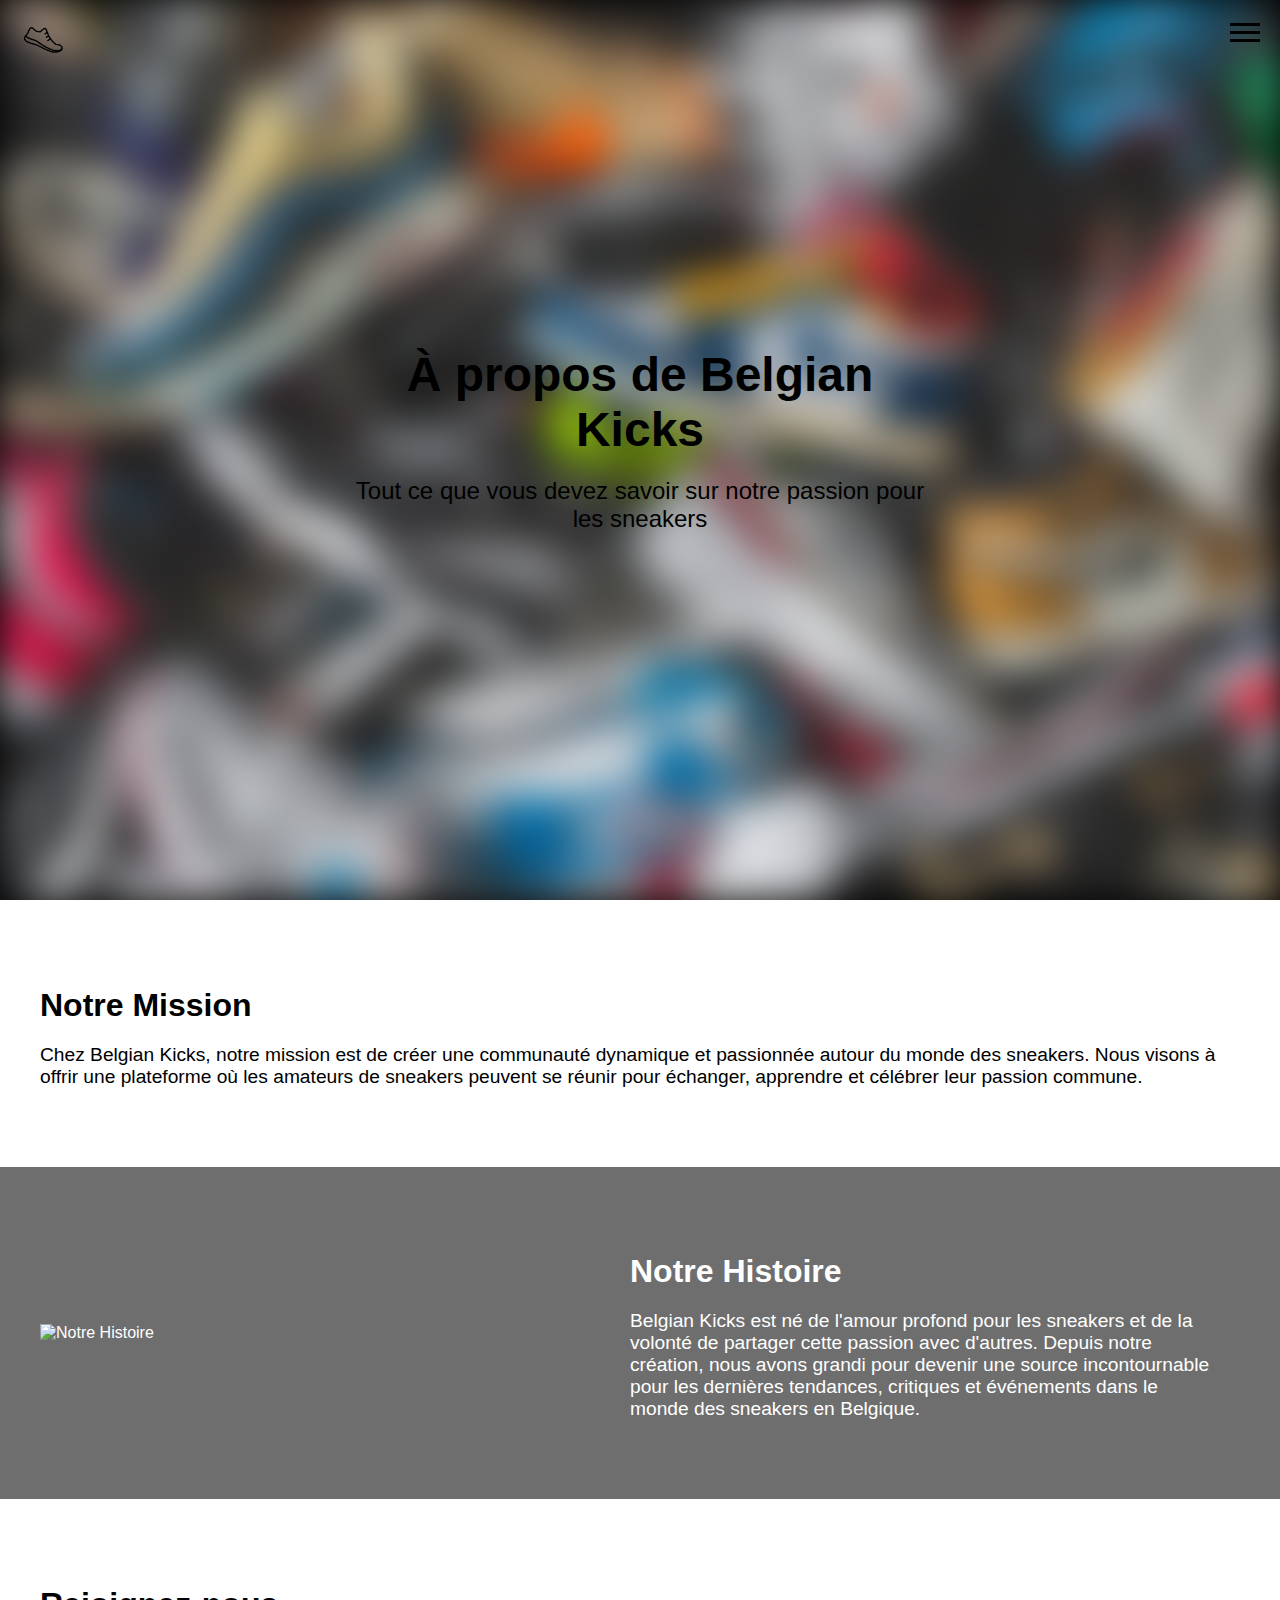
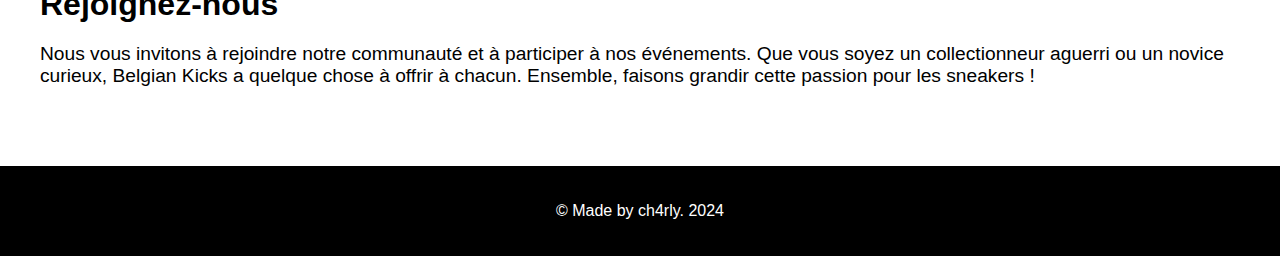
==== about.html @ 9fbc5d91 "Ajout 1.0.1" ====
<!DOCTYPE html>
<html lang="en">
<head>
    <meta charset="UTF-8">
    <meta name="viewport" content="width=device-width, initial-scale=1.0">
    <title>À propos - Sneakers Blog</title>
    <link rel="stylesheet" href="styles.css">
</head>
<body>
    <header class="site-header">
        <div class="container">
            <div class="logo">
                <img src="image/running-shoe-icon-31.png" alt="Sneakers Blog Logo">
            </div>
            <nav class="navbar">
                <input type="checkbox" id="menu-toggle">
                <label for="menu-toggle" class="hamburger" id="menu-icon">
                    <div class="line"></div>
                    <div class="line"></div>
                    <div class="line"></div>
                </label>
                <label for="menu-toggle" class="menu-background" id="menu-background"></label>
                <ul class="menu">
                    <li><a href="index.html">Menu</a></li>
                    <li><a href="news.html">News</a></li>
                    <li><a href="a-propos.html">À propos</a></li>
                    <li><a href="tips.html">Tips</a></li>
                    <li><a href="information.html">Information</a></li>
                </ul>
            </nav>
        </div>
    </header>
    <main>
        <section class="hero">
            <div class="hero-background"></div>
            <div class="hero-content">
                <h1>À propos de Belgian Kicks</h1>
                <p>Tout ce que vous devez savoir sur notre passion pour les sneakers</p>
            </div>
        </section>
        <section class="full-width-section white-section">
            <div class="content">
                <h2>Notre Mission</h2>
                <p>Chez Belgian Kicks, notre mission est de créer une communauté dynamique et passionnée autour du monde des sneakers. Nous visons à offrir une plateforme où les amateurs de sneakers peuvent se réunir pour échanger, apprendre et célébrer leur passion commune.</p>
            </div>
        </section>
        <section class="full-width-section gray-section">
            <div class="content flex-row reverse">
                <div class="text-content">
                    <h2>Notre Histoire</h2>
                    <p>Belgian Kicks est né de l'amour profond pour les sneakers et de la volonté de partager cette passion avec d'autres. Depuis notre création, nous avons grandi pour devenir une source incontournable pour les dernières tendances, critiques et événements dans le monde des sneakers en Belgique.</p>
                </div>
                <div class="image-content">
                    <img src="image/history.jpg" alt="Notre Histoire">
                </div>
            </div>
        </section>
        <section class="full-width-section white-section">
            <div class="content">
                <h2>Rejoignez-nous</h2>
                <p>Nous vous invitons à rejoindre notre communauté et à participer à nos événements. Que vous soyez un collectionneur aguerri ou un novice curieux, Belgian Kicks a quelque chose à offrir à chacun. Ensemble, faisons grandir cette passion pour les sneakers !</p>
            </div>
        </section>
    </main>
    <footer class="site-footer">
        <p>&copy; Made by ch4rly. 2024 </p>
    </footer>
</body>
</html>
---- styles.css ----
/* Reset and base styles */
body {
    font-family: 'Helvetica Neue', Helvetica, Arial, sans-serif;
    margin: 0;
    padding: 0;
    background-color: rgb(0, 0, 0);
    color: white;
    display: flex;
    flex-direction: column;
    min-height: 100vh;
}

.site-header {
    background-color: black;
    position: fixed;
    width: 100%;
    top: 0;
    z-index: 1000;
    display: flex;
    justify-content: space-between;
    align-items: center;
    padding: 0 20px;
    box-shadow: 0 2px 4px rgba(0, 0, 0, 0.1);
}

.logo {
    position: absolute;
    top: 20px;
    left: 20px;
}

.logo img {
    height: 40px;
}

/* Navbar styles */
.navbar {
    position: fixed;
    top: 20px;
    right: 20px;
    display: flex;
    align-items: center;
}

.hamburger {
    display: flex;
    flex-direction: column;
    justify-content: space-around;
    width: 30px;
    height: 25px;
    cursor: pointer;
    z-index: 1001;
}

.hamburger .line {
    width: 100%;
    height: 3px;
    background-color: black;
}

#menu-toggle {
    display: none;
}

.menu-background {
    display: none;
}

#menu-toggle:checked ~ .menu-background {
    display: block;
    position: fixed;
    top: 0;
    left: 0;
    width: 100vw;
    height: 100vh;
    background: rgba(0, 0, 0, 0.5);
    z-index: 900;
}

.menu {
    position: fixed;
    top: 0;
    right: -250px;
    width: 250px;
    height: 100vh;
    background-color: black;
    display: flex;
    flex-direction: column;
    justify-content: center;
    align-items: center;
    transition: right 0.3s ease;
    list-style: none;
    padding: 0;
    margin: 0;
    z-index: 1000;
}

.menu li {
    margin: 20px 0;
}

.menu a {
    color: white;
    text-decoration: none;
    font-size: 18px;
}

#menu-toggle:checked ~ .menu {
    right: 0;
}

main {
    flex: 1;
}

.hero {
    position: relative;
    height: 100vh;
    display: flex;
    align-items: center;
    justify-content: center;
    text-align: center;
    overflow: hidden;
}

.hero-background {
    position: absolute;
    top: 0;
    left: 0;
    right: 0;
    bottom: 0;
    background-image: url('image/sneakerheads.jpeg');
    background-size: cover;
    background-attachment: fixed;
    background-position: center;
    filter: blur(20px); /* Adjust this if necessary */
    z-index: -1;
}

.hero-content {
    max-width: 600px;
    margin: 0 auto;
    position: relative;
    z-index: 1;
    color: black;
}

.hero-content h1 {
    font-size: 3em;
    margin: 0 0 20px;
}

.hero-content p {
    font-size: 1.5em;
    margin: 0 0 20px;
}

.full-width-section {
    width: 100%;
    padding: 60px 20px;
    box-sizing: border-box;
}

.black-section {
    background-color: black;
}

.gray-section {
    background-color: #6e6e6e;
}

.white-section {
    background-color: white;
    color: black;
}

.full-width-section .content {
    max-width: 1200px;
    margin: 0 auto;
}

.full-width-section .content img {
    max-width: 100%;
    height: auto;
}

.full-width-section .content h2 {
    font-size: 2em;
    margin-bottom: 20px;
}

.full-width-section .content p {
    font-size: 1.2em;
}

.flex-row {
    display: flex;
    align-items: center;
    justify-content: space-between;
}

.flex-row .text-content {
    flex: 1;
    margin-right: 20px;
}

.flex-row .image-content {
    flex: 1;
}

.flex-row .image-content img {
    max-width: 100%;
    height: auto;
}

.flex-row.reverse {
    flex-direction: row-reverse;
}

.site-footer {
    background-color: #000000;
    color: #ffffff;
    text-align: center;
    padding: 20px;
    margin-top: auto; /* Ensure the footer is pushed to the bottom */
}

/* Styles pour la section des news */
.news-section {
    text-align: center;
    padding: 60px 20px;
    background-color: white;
    color: black;
}

.news-section h2 {
    font-size: 2.5em;
    margin-bottom: 20px;
}

.news-section p {
    font-size: 1.2em;
    margin-bottom: 20px;
}

.news-tabs {
    display: flex;
    justify-content: center;
    margin-bottom: 40px;
}

.tab {
    background-color: white;
    color: black;
    padding: 15px 30px;
    border: 1px solid black;
    margin: 0 5px;
    cursor: pointer;
    font-size: 1.2em;
    text-decoration: none;
    transition: background-color 0.3s, color 0.3s;
}

.tab:hover, .tab.active {
    background-color: black;
    color: white;
}

.news-container {
    display: flex;
    flex-wrap: wrap;
    justify-content: space-around;
}

.news-item {
    background-color: #f8f8f8;
    border: 1px solid #ddd;
    margin: 20px;
    padding: 20px;
    max-width: 300px;
    text-align: left;
    border-radius: 15px;
    transition: box-shadow 0.3s ease;
}

.news-item:hover {
    box-shadow: 0 4px 8px rgba(0, 0, 0, 0.2);
}

.news-item img {
    max-width: 100%;
    height: auto;
    border-radius: 15px;
}

.news-date {
    font-size: 1em;
    font-weight: bold;
    margin-bottom: 10px;
}

.news-content h3 {
    font-size: 1.5em;
    margin-bottom: 10px;
}

.news-content p {
    margin: 5px 0;
}

.news-content button {
    background-color: black;
    color: white;
    padding: 10px 20px;
    border: none;
    cursor: pointer;
    font-size: 1em;
    margin-top: 10px;
    border-radius: 8px;
    transition: background-color 0.3s ease;
}

.news-content button:hover {
    background-color: #333;
}

/* Styles pour la section des conseils d'entretien */
.tips-section {
    text-align: center;
    padding: 60px 20px;
    background-color: white;
    color: black;
}

.tips-section h2 {
    font-size: 2.5em;
    margin-bottom: 20px;

}

.tips-section p {
    font-size: 1.2em;
    margin-bottom: 20px;
}

.tips-section h3 {
    font-size: 1.8em;
    margin-top: 40px;
    margin-bottom: 20px;
    
}

.tips-container {
    display: flex;
    align-items: center;
    justify-content: space-between;
    margin-bottom: 40px;
}

.tips-container .tip {
    flex: 1;
    padding: 20px;
}

.tips-container .image {
    flex: 1;
    text-align: center;
}

.tips-container .image img {
    max-width: 100%;
    height: auto;
    border-radius: 15px;
}

.products-container {
    display: flex;
    flex-wrap: wrap;
    justify-content: space-around;
    margin-top: 40px;
}

.product {
    background-color: #f8f8f8;
    border: 1px solid #ddd;
    margin: 20px;
    padding: 20px;
    max-width: 300px;
    text-align: center;
    border-radius: 15px;
    transition: box-shadow 0.3s ease;
}

.product:hover {
    box-shadow: 0 4px 8px rgba(0, 0, 0, 0.2);
}

.product img {
    max-width: 100%;
    height: auto;
    border-radius: 15px;
}

.product h4 {
    font-size: 1.5em;
    margin: 10px 0;
}

.product p {
    margin: 10px 0;
}

.product span {
    display: block;
    margin: 10px 0;
    font-size: 1.2em;
    font-weight: bold;
}

.product button {
    background-color: red;
    color: white;
    padding: 10px 20px;
    border: none;
    cursor: pointer;
    font-size: 1em;
    margin-top: 10px;
    border-radius: 8px;
    transition: background-color 0.3s ease;
}

.product button:hover {
    background-color: darkred;
}

/* Media Queries */
@media (max-width: 768px) {
    .navbar {
        padding: 10px;
    }
    .flex-row,
    .flex-row.reverse,
    .tips-container {
        flex-direction: column;
    }
    .flex-row .text-content,
    .flex-row .image-content,
    .flex-row.reverse .text-content,
    .flex-row.reverse .image-content,
    .tips-container .tip,
    .tips-container .image {
        margin: 10px 0;
    }
}
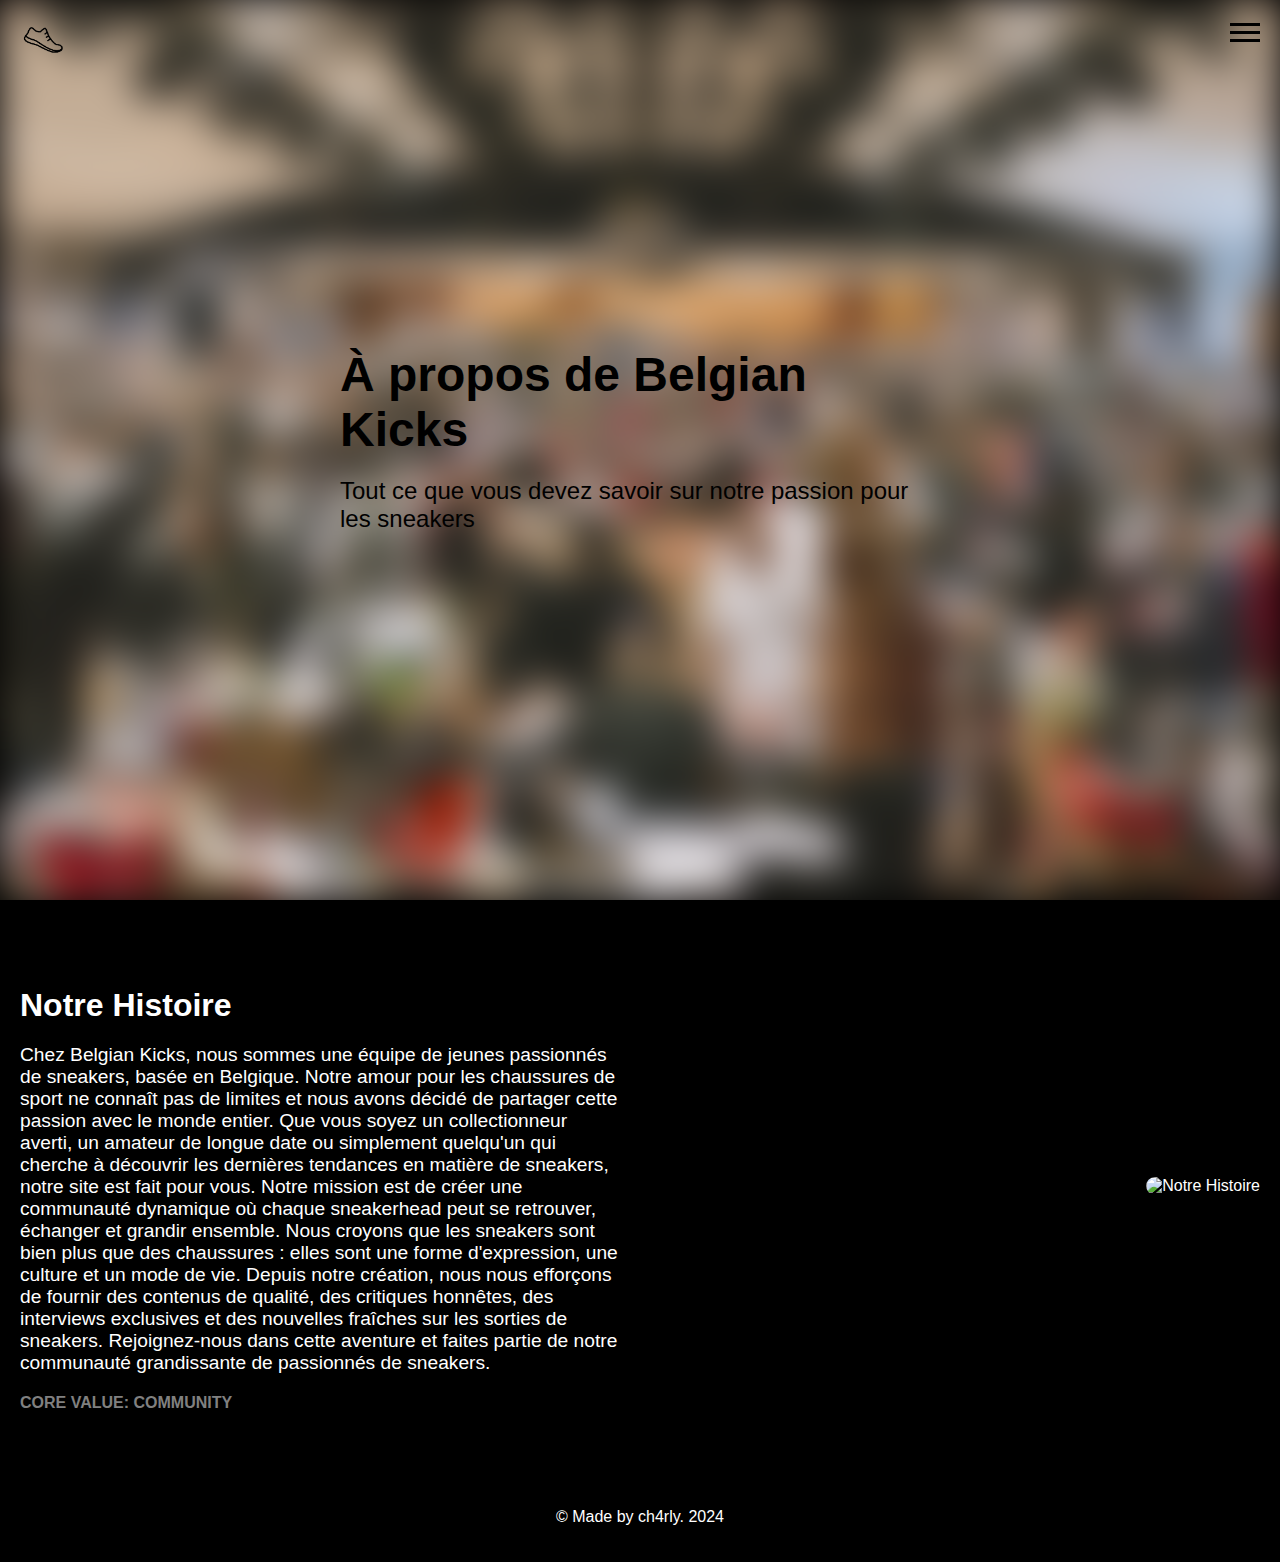
==== commit 6269b723: "Ajout 1.0.3" ====
--- a/about.html
+++ b/about.html
@@ -23,7 +23,7 @@
                 <ul class="menu">
                     <li><a href="index.html">Menu</a></li>
                     <li><a href="news.html">News</a></li>
-                    <li><a href="a-propos.html">À propos</a></li>
+                    <li><a href="about.html">À propos</a></li>
                     <li><a href="tips.html">Tips</a></li>
                     <li><a href="information.html">Information</a></li>
                 </ul>
@@ -31,36 +31,30 @@
         </div>
     </header>
     <main>
-        <section class="hero">
+        <section class="hero hero-about">
             <div class="hero-background"></div>
-            <div class="hero-content">
+            <div class="hero-content hero-content-left">
                 <h1>À propos de Belgian Kicks</h1>
                 <p>Tout ce que vous devez savoir sur notre passion pour les sneakers</p>
             </div>
         </section>
-        <section class="full-width-section white-section">
-            <div class="content">
-                <h2>Notre Mission</h2>
-                <p>Chez Belgian Kicks, notre mission est de créer une communauté dynamique et passionnée autour du monde des sneakers. Nous visons à offrir une plateforme où les amateurs de sneakers peuvent se réunir pour échanger, apprendre et célébrer leur passion commune.</p>
+        <section class="testimonial">
+            <div class="testimonial-content">
+                <h2>Notre Histoire</h2>
+                <p>Chez Belgian Kicks, nous sommes une équipe de jeunes passionnés de sneakers, basée en Belgique. Notre amour pour les chaussures de sport ne connaît pas de limites et nous avons décidé de partager cette passion avec le monde entier. Que vous soyez un collectionneur averti, un amateur de longue date ou simplement quelqu'un qui cherche à découvrir les dernières tendances en matière de sneakers, notre site est fait pour vous.
+
+                    Notre mission est de créer une communauté dynamique où chaque sneakerhead peut se retrouver, échanger et grandir ensemble. Nous croyons que les sneakers sont bien plus que des chaussures : elles sont une forme d'expression, une culture et un mode de vie.
+                    
+                    Depuis notre création, nous nous efforçons de fournir des contenus de qualité, des critiques honnêtes, des interviews exclusives et des nouvelles fraîches sur les sorties de sneakers. Rejoignez-nous dans cette aventure et faites partie de notre communauté grandissante de passionnés de sneakers.</p>
+                <div class="core-value">
+                    <span>CORE VALUE: COMMUNITY</span>
+                </div>
+            </div>
+            <div class="testimonial-image">
+                <img src="image/your-new-image.jpg" alt="Notre Histoire">
             </div>
         </section>
-        <section class="full-width-section gray-section">
-            <div class="content flex-row reverse">
-                <div class="text-content">
-                    <h2>Notre Histoire</h2>
-                    <p>Belgian Kicks est né de l'amour profond pour les sneakers et de la volonté de partager cette passion avec d'autres. Depuis notre création, nous avons grandi pour devenir une source incontournable pour les dernières tendances, critiques et événements dans le monde des sneakers en Belgique.</p>
-                </div>
-                <div class="image-content">
-                    <img src="image/history.jpg" alt="Notre Histoire">
-                </div>
-            </div>
-        </section>
-        <section class="full-width-section white-section">
-            <div class="content">
-                <h2>Rejoignez-nous</h2>
-                <p>Nous vous invitons à rejoindre notre communauté et à participer à nos événements. Que vous soyez un collectionneur aguerri ou un novice curieux, Belgian Kicks a quelque chose à offrir à chacun. Ensemble, faisons grandir cette passion pour les sneakers !</p>
-            </div>
-        </section>
+        <!-- Other sections... -->
     </main>
     <footer class="site-footer">
         <p>&copy; Made by ch4rly. 2024 </p>
--- a/styles.css
+++ b/styles.css
@@ -324,7 +324,14 @@
     background-color: #333;
 }
 
-/* Styles pour la section des conseils d'entretien */
+/* Espacement accru pour le titre */
+.tips-title {
+    margin-bottom: 60px; /* Augmenté pour un espacement plus prononcé */
+    font-size: 2.5em;
+    text-align: center;
+}
+
+/* Section des conseils */
 .tips-section {
     text-align: center;
     padding: 60px 20px;
@@ -332,12 +339,6 @@
     color: black;
 }
 
-.tips-section h2 {
-    font-size: 2.5em;
-    margin-bottom: 20px;
-
-}
-
 .tips-section p {
     font-size: 1.2em;
     margin-bottom: 20px;
@@ -347,7 +348,6 @@
     font-size: 1.8em;
     margin-top: 40px;
     margin-bottom: 20px;
-    
 }
 
 .tips-container {
@@ -373,6 +373,7 @@
     border-radius: 15px;
 }
 
+/* Produits */
 .products-container {
     display: flex;
     flex-wrap: wrap;
@@ -417,7 +418,8 @@
     font-weight: bold;
 }
 
-.product button {
+.product a.btn {
+    display: inline-block;
     background-color: red;
     color: white;
     padding: 10px 20px;
@@ -427,9 +429,11 @@
     margin-top: 10px;
     border-radius: 8px;
     transition: background-color 0.3s ease;
-}
-
-.product button:hover {
+    text-decoration: none;
+    text-align: center;
+}
+
+.product a.btn:hover {
     background-color: darkred;
 }
 
@@ -452,3 +456,75 @@
         margin: 10px 0;
     }
 }
+
+/* Additional styles for the "À propos" page */
+.hero-about .hero-background {
+    background-image: url('image/Couverture-44.jpg'); /* Remplacez par votre image de fond */
+    background-size: cover;
+    background-position: center;
+    filter: blur(20px);
+}
+
+.hero-content-left {
+    text-align: left;
+}
+
+.testimonial {
+    display: flex;
+    align-items: center;
+    justify-content: space-between;
+    padding: 60px 20px;
+    background-color: black;
+}
+
+.testimonial-content {
+    flex: 1;
+    max-width: 600px;
+}
+
+.testimonial-content h2 {
+    font-size: 2em;
+    margin-bottom: 20px;
+}
+
+.testimonial-content p {
+    font-size: 1.2em;
+    margin-bottom: 20px;
+}
+
+.core-value {
+    font-size: 1em;
+    font-weight: bold;
+    margin-top: 20px;
+    color: gray;
+}
+
+.testimonial-image {
+    flex: 1;
+    max-width: 500px;
+    text-align: right;
+}
+
+.testimonial-image img {
+    max-width: 100%;
+    border-radius: 15px;
+}
+
+/* Presentation Section */
+.presentation {
+    padding: 60px 20px;
+    background-color: white;
+    color: black;
+    text-align: left;
+}
+
+.presentation h2 {
+    font-size: 2.5em;
+    margin-bottom: 20px;
+}
+
+.presentation p {
+    font-size: 1.2em;
+    margin-bottom: 20px;
+    line-height: 1.6;
+}
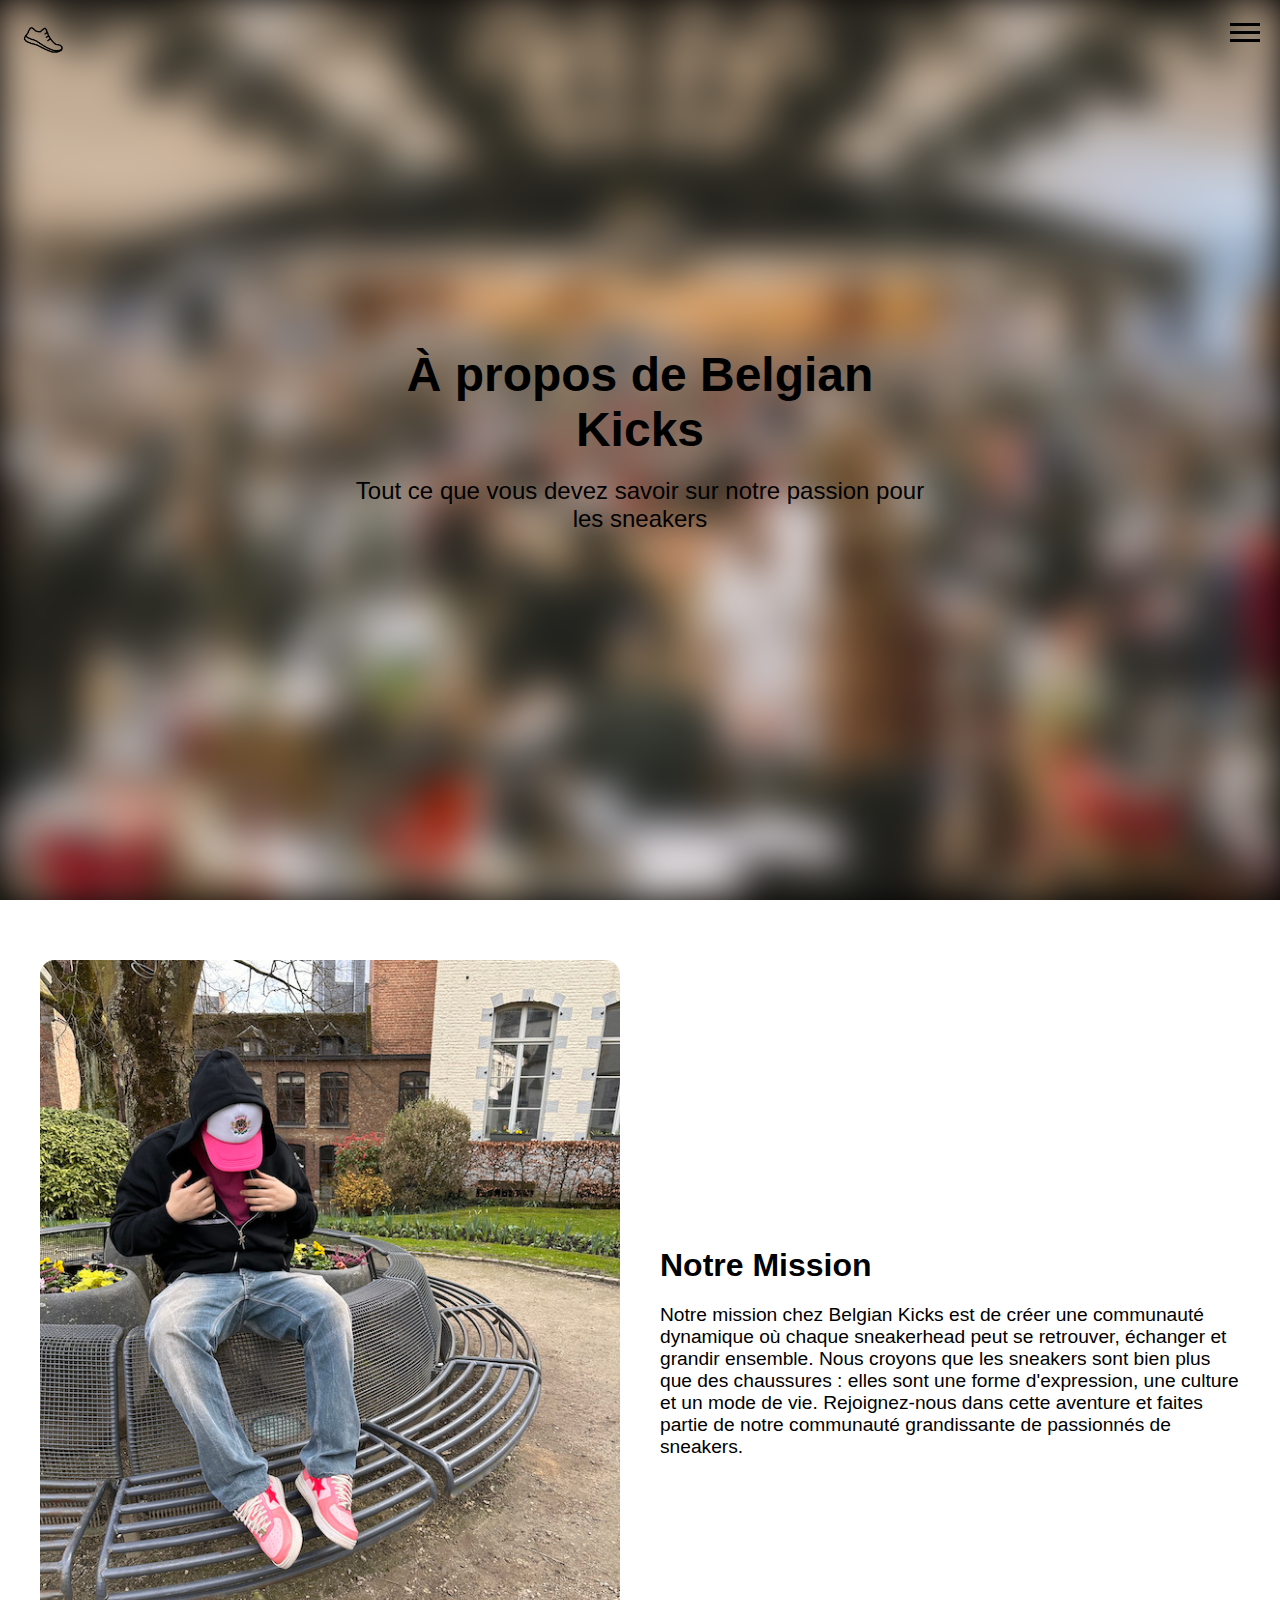
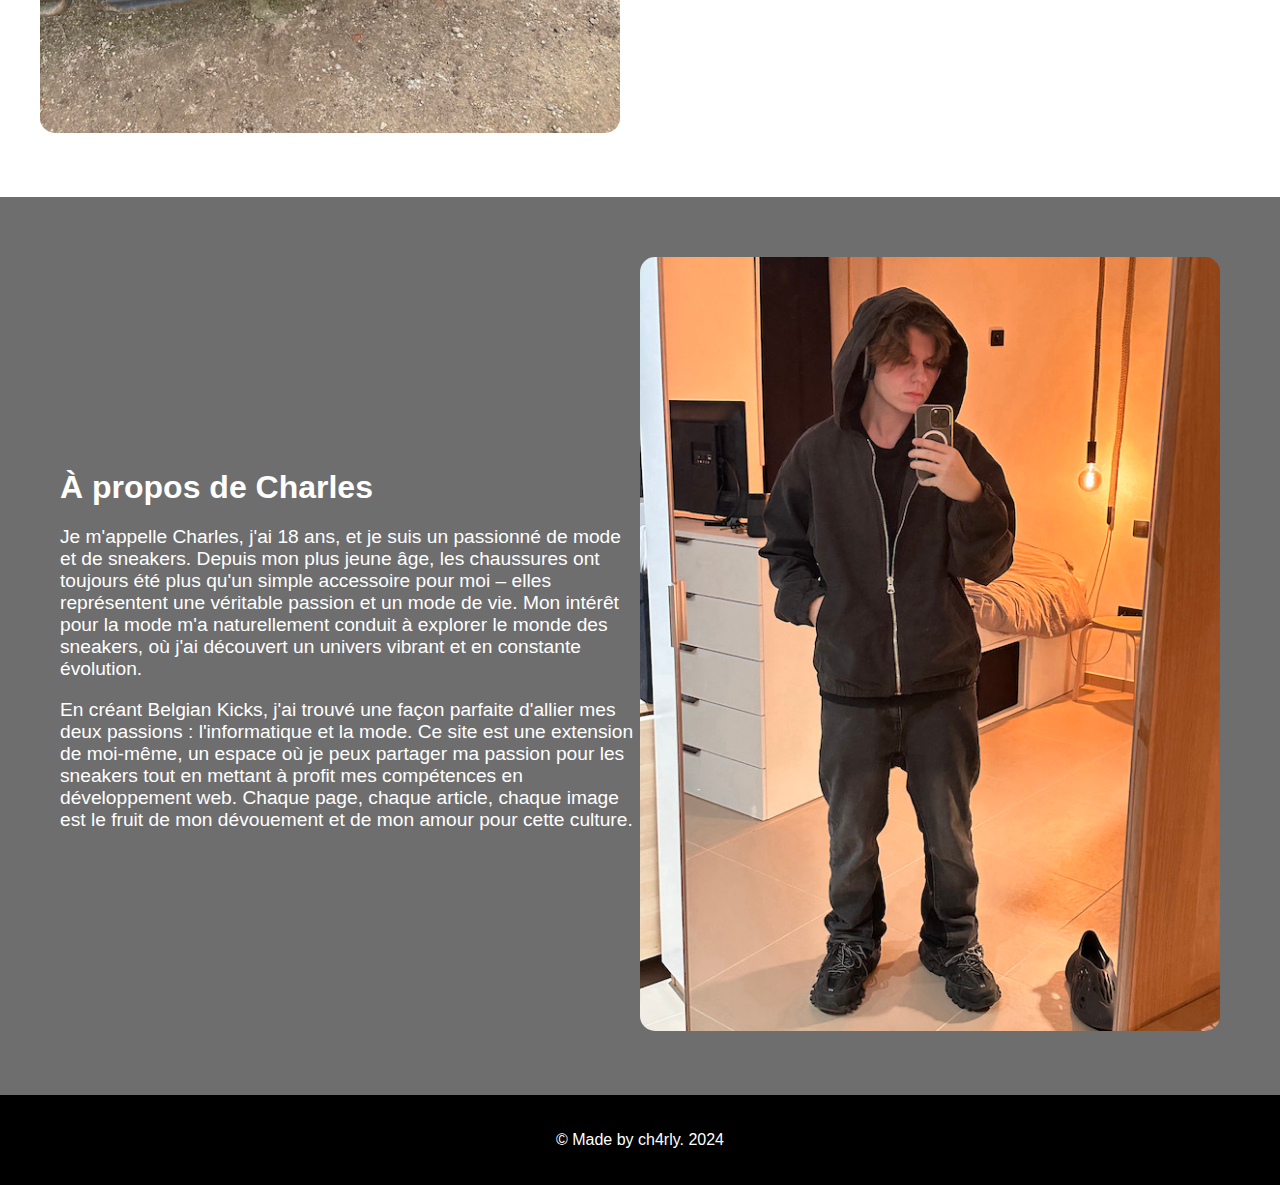
==== commit 036b9f8d: "Ajout 1.0.4" ====
--- a/about.html
+++ b/about.html
@@ -33,28 +33,35 @@
     <main>
         <section class="hero hero-about">
             <div class="hero-background"></div>
-            <div class="hero-content hero-content-left">
+            <div class="hero-content hero-content-centered">
                 <h1>À propos de Belgian Kicks</h1>
                 <p>Tout ce que vous devez savoir sur notre passion pour les sneakers</p>
             </div>
         </section>
-        <section class="testimonial">
-            <div class="testimonial-content">
-                <h2>Notre Histoire</h2>
-                <p>Chez Belgian Kicks, nous sommes une équipe de jeunes passionnés de sneakers, basée en Belgique. Notre amour pour les chaussures de sport ne connaît pas de limites et nous avons décidé de partager cette passion avec le monde entier. Que vous soyez un collectionneur averti, un amateur de longue date ou simplement quelqu'un qui cherche à découvrir les dernières tendances en matière de sneakers, notre site est fait pour vous.
-
-                    Notre mission est de créer une communauté dynamique où chaque sneakerhead peut se retrouver, échanger et grandir ensemble. Nous croyons que les sneakers sont bien plus que des chaussures : elles sont une forme d'expression, une culture et un mode de vie.
-                    
-                    Depuis notre création, nous nous efforçons de fournir des contenus de qualité, des critiques honnêtes, des interviews exclusives et des nouvelles fraîches sur les sorties de sneakers. Rejoignez-nous dans cette aventure et faites partie de notre communauté grandissante de passionnés de sneakers.</p>
-                <div class="core-value">
-                    <span>CORE VALUE: COMMUNITY</span>
+        <section class="full-width-section white-section">
+            <div class="content flex-row">
+                <div class="image-content">
+                    <img src="image/IMG_3969.jpg" alt="Photo de Charles">
+                </div>
+                <div class="text-content">
+                    <h2>Notre Mission</h2>
+                    <p>Notre mission chez Belgian Kicks est de créer une communauté dynamique où chaque sneakerhead peut se retrouver, échanger et grandir ensemble. Nous croyons que les sneakers sont bien plus que des chaussures : elles sont une forme d'expression, une culture et un mode de vie. Rejoignez-nous dans cette aventure et faites partie de notre communauté grandissante de passionnés de sneakers.</p>
                 </div>
             </div>
-            <div class="testimonial-image">
-                <img src="image/your-new-image.jpg" alt="Notre Histoire">
+        </section>
+        <section class="full-width-section gray-section">
+            <div class="content flex-row">
+                <div class="text-content">
+                    <h2>À propos de Charles</h2>
+                    <p>Je m'appelle Charles, j'ai 18 ans, et je suis un passionné de mode et de sneakers. Depuis mon plus jeune âge, les chaussures ont toujours été plus qu'un simple accessoire pour moi – elles représentent une véritable passion et un mode de vie. Mon intérêt pour la mode m'a naturellement conduit à explorer le monde des sneakers, où j'ai découvert un univers vibrant et en constante évolution.</p>
+                    <p>En créant Belgian Kicks, j'ai trouvé une façon parfaite d'allier mes deux passions : l'informatique et la mode. Ce site est une extension de moi-même, un espace où je peux partager ma passion pour les sneakers tout en mettant à profit mes compétences en développement web. Chaque page, chaque article, chaque image est le fruit de mon dévouement et de mon amour pour cette culture.</p>
+                </div>
+                <div class="image-content">
+                    <img src="image/IMG_3112.jpg" alt="Notre Histoire">
+                </div>
             </div>
         </section>
-        <!-- Other sections... -->
+        <!-- Ajouter d'autres sections si nécessaire -->
     </main>
     <footer class="site-footer">
         <p>&copy; Made by ch4rly. 2024 </p>
--- a/styles.css
+++ b/styles.css
@@ -145,6 +145,16 @@
     color: black;
 }
 
+/* Ajoutez ce style pour centrer le contenu dans la section héroïque */
+.hero-content-centered {
+    text-align: center;
+    max-width: 600px;
+    margin: 0 auto;
+    position: relative;
+    z-index: 1;
+    color: black;
+}
+
 .hero-content h1 {
     font-size: 3em;
     margin: 0 0 20px;
@@ -201,16 +211,18 @@
 
 .flex-row .text-content {
     flex: 1;
+    margin-left: 20px;
+}
+
+.flex-row .image-content {
+    flex: 1;
     margin-right: 20px;
 }
 
-.flex-row .image-content {
-    flex: 1;
-}
-
 .flex-row .image-content img {
     max-width: 100%;
     height: auto;
+    border-radius: 15px;
 }
 
 .flex-row.reverse {
@@ -324,19 +336,18 @@
     background-color: #333;
 }
 
-/* Espacement accru pour le titre */
-.tips-title {
-    margin-bottom: 60px; /* Augmenté pour un espacement plus prononcé */
-    font-size: 2.5em;
-    text-align: center;
-}
-
-/* Section des conseils */
+/* Styles pour la section des conseils d'entretien */
 .tips-section {
     text-align: center;
     padding: 60px 20px;
     background-color: white;
     color: black;
+}
+
+.tips-title {
+    font-size: 3em; /* Augmenté pour un titre plus grand */
+    margin-bottom: 60px; /* Augmenté pour un espacement plus prononcé */
+    text-align: center;
 }
 
 .tips-section p {
@@ -390,6 +401,9 @@
     text-align: center;
     border-radius: 15px;
     transition: box-shadow 0.3s ease;
+    display: flex;
+    flex-direction: column;
+    justify-content: space-between; /* Assure que les éléments prennent tout l'espace disponible */
 }
 
 .product:hover {
@@ -409,6 +423,7 @@
 
 .product p {
     margin: 10px 0;
+    flex-grow: 1; /* Prend tout l'espace disponible */
 }
 
 .product span {
@@ -431,6 +446,7 @@
     transition: background-color 0.3s ease;
     text-decoration: none;
     text-align: center;
+    align-self: center; /* Aligne le bouton en bas */
 }
 
 .product a.btn:hover {
@@ -465,14 +481,73 @@
     filter: blur(20px);
 }
 
+/* Sections en pleine largeur avec texte et image */
+.full-width-section {
+    width: 100%;
+    padding: 60px 20px;
+    box-sizing: border-box;
+}
+
+.white-section {
+    background-color: white;
+    color: black;
+}
+
+.gray-section {
+    background-color: #6e6e6e;
+}
+
+.full-width-section .content {
+    max-width: 1200px;
+    margin: 0 auto;
+}
+
+.flex-row {
+    display: flex;
+    align-items: center;
+    justify-content: space-between;
+}
+
+.text-content {
+    flex: 1;
+    margin-left: 20px;
+}
+
+.image-content {
+    flex: 1;
+    margin-right: 20px;
+}
+
+.image-content img {
+    max-width: 100%;
+    height: auto;
+    border-radius: 15px;
+}
+
+.flex-row.reverse {
+    flex-direction: row-reverse;
+}
+
+@media (max-width: 768px) {
+    .flex-row,
+    .flex-row.reverse {
+        flex-direction: column;
+    }
+    .text-content,
+    .image-content {
+        margin: 10px 0;
+    }
+}
+
 .hero-content-left {
     text-align: left;
 }
 
 .testimonial {
     display: flex;
-    align-items: center;
-    justify-content: space-between;
+    flex-direction: column;
+    align-items: center;
+    justify-content: center;
     padding: 60px 20px;
     background-color: black;
 }
@@ -480,6 +555,36 @@
 .testimonial-content {
     flex: 1;
     max-width: 600px;
+}
+
+/* Centrez le contenu du témoignage et ajustez les marges */
+.centered-content {
+    text-align: center;
+    margin-left: auto;
+    margin-right: auto;
+    padding: 20px;
+}
+
+/* Ajoutez ces styles pour diviser le texte en deux parties avec des images */
+.testimonial-text {
+    display: flex;
+    flex-direction: column;
+    gap: 20px;
+    text-align: left;
+    padding: 20px;
+}
+
+.testimonial-images {
+    display: flex;
+    justify-content: center;
+    gap: 20px;
+    padding: 20px;
+}
+
+.testimonial-images img {
+    max-width: 100%;
+    height: auto;
+    border-radius: 15px;
 }
 
 .testimonial-content h2 {
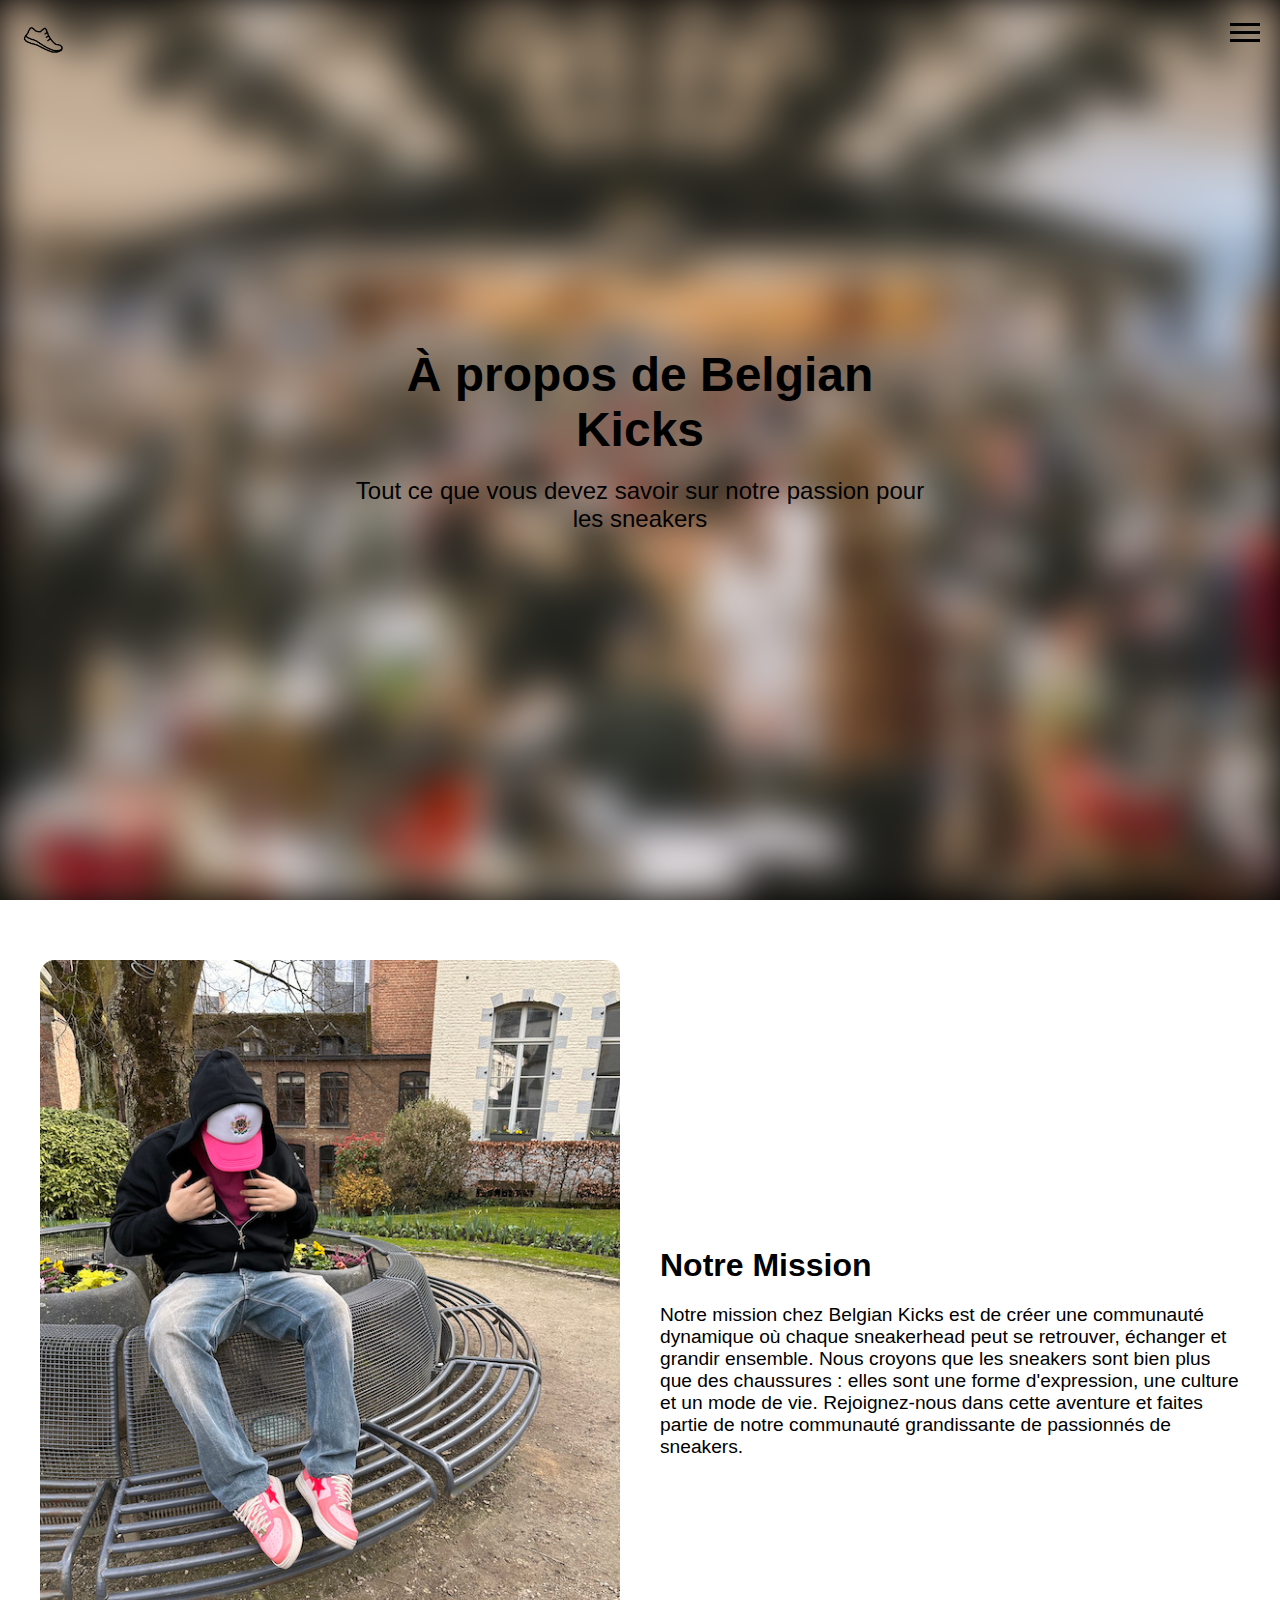
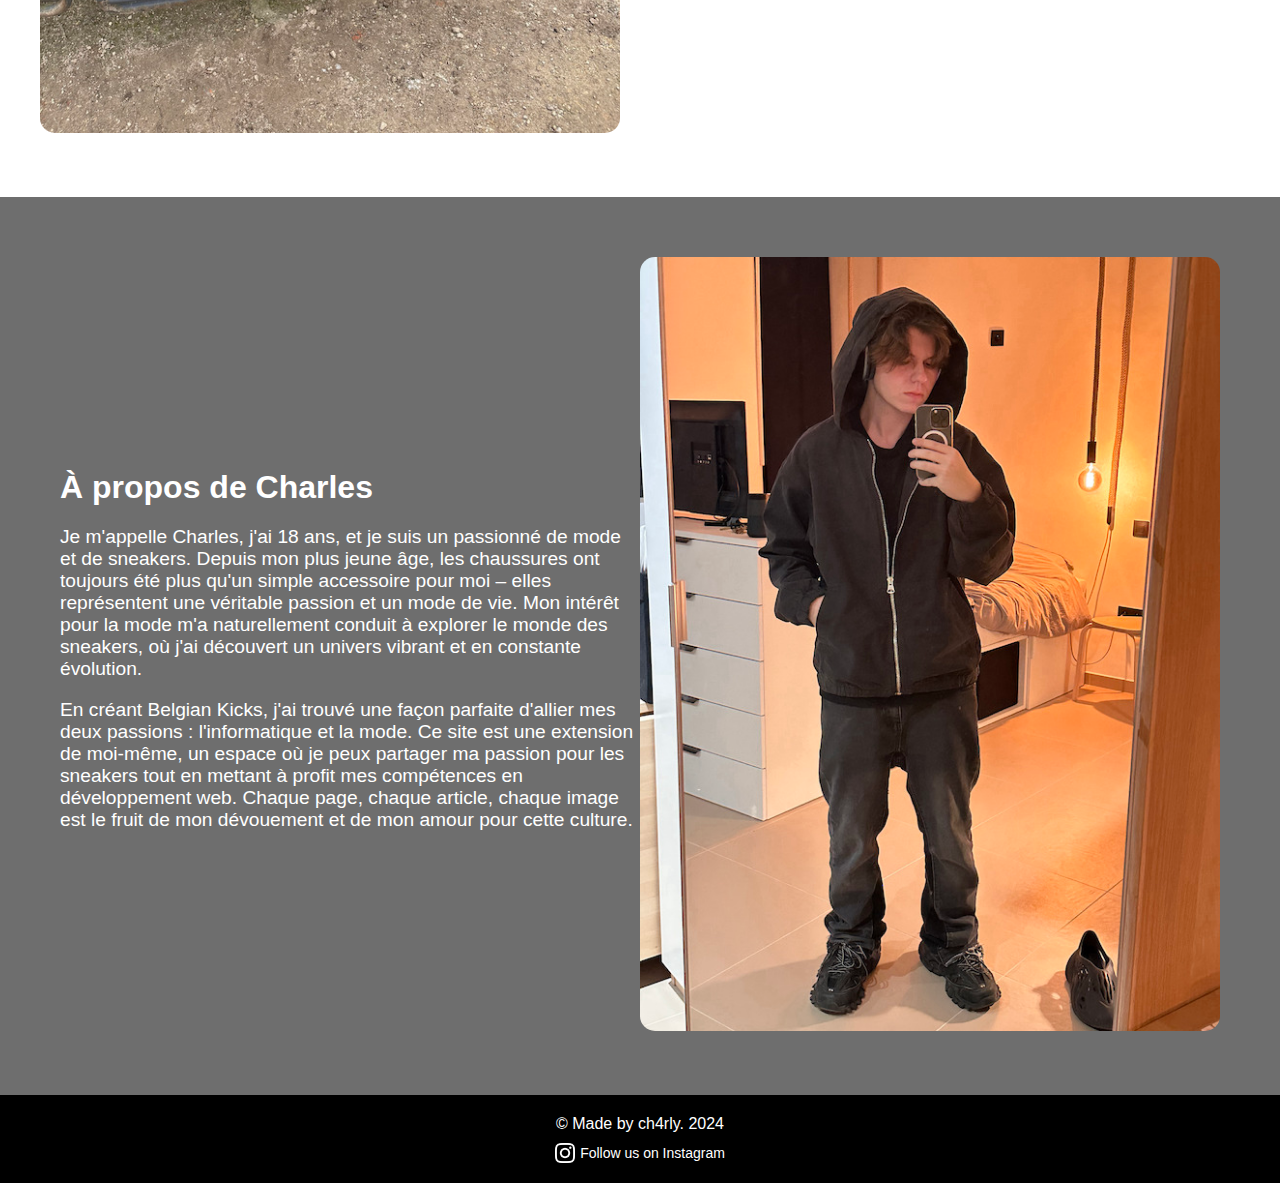
==== commit e55d21db: "Ajout 1.0.5" ====
--- a/about.html
+++ b/about.html
@@ -61,10 +61,13 @@
                 </div>
             </div>
         </section>
-        <!-- Ajouter d'autres sections si nécessaire -->
     </main>
     <footer class="site-footer">
-        <p>&copy; Made by ch4rly. 2024 </p>
+        <p>&copy; Made by ch4rly. 2024</p>
+        <a href="https://www.instagram.com/charlounai/" target="_blank">
+            <img src="image/instagram-white-icon (1).jpg" alt="Instagram Logo">
+            Follow us on Instagram
+        </a>
     </footer>
 </body>
 </html>
--- a/styles.css
+++ b/styles.css
@@ -1,4 +1,3 @@
-/* Reset and base styles */
 body {
     font-family: 'Helvetica Neue', Helvetica, Arial, sans-serif;
     margin: 0;
@@ -33,7 +32,6 @@
     height: 40px;
 }
 
-/* Navbar styles */
 .navbar {
     position: fixed;
     top: 20px;
@@ -133,7 +131,7 @@
     background-size: cover;
     background-attachment: fixed;
     background-position: center;
-    filter: blur(20px); /* Adjust this if necessary */
+    filter: blur(20px);
     z-index: -1;
 }
 
@@ -145,7 +143,6 @@
     color: black;
 }
 
-/* Ajoutez ce style pour centrer le contenu dans la section héroïque */
 .hero-content-centered {
     text-align: center;
     max-width: 600px;
@@ -234,10 +231,29 @@
     color: #ffffff;
     text-align: center;
     padding: 20px;
-    margin-top: auto; /* Ensure the footer is pushed to the bottom */
-}
-
-/* Styles pour la section des news */
+    margin-top: auto;
+}
+
+.site-footer p {
+    margin: 0;
+}
+
+.site-footer a {
+    color: white;
+    text-decoration: none;
+    font-size: 14px;
+    display: flex;
+    align-items: center;
+    justify-content: center;
+    margin-top: 10px;
+}
+
+.site-footer a img {
+    margin-right: 5px;
+    height: 20px;
+    vertical-align: middle;
+}
+
 .news-section {
     text-align: center;
     padding: 60px 20px;
@@ -336,7 +352,6 @@
     background-color: #333;
 }
 
-/* Styles pour la section des conseils d'entretien */
 .tips-section {
     text-align: center;
     padding: 60px 20px;
@@ -345,8 +360,8 @@
 }
 
 .tips-title {
-    font-size: 3em; /* Augmenté pour un titre plus grand */
-    margin-bottom: 60px; /* Augmenté pour un espacement plus prononcé */
+    font-size: 3em;
+    margin-bottom: 60px;
     text-align: center;
 }
 
@@ -384,7 +399,6 @@
     border-radius: 15px;
 }
 
-/* Produits */
 .products-container {
     display: flex;
     flex-wrap: wrap;
@@ -403,7 +417,7 @@
     transition: box-shadow 0.3s ease;
     display: flex;
     flex-direction: column;
-    justify-content: space-between; /* Assure que les éléments prennent tout l'espace disponible */
+    justify-content: space-between;
 }
 
 .product:hover {
@@ -423,7 +437,7 @@
 
 .product p {
     margin: 10px 0;
-    flex-grow: 1; /* Prend tout l'espace disponible */
+    flex-grow: 1;
 }
 
 .product span {
@@ -446,14 +460,13 @@
     transition: background-color 0.3s ease;
     text-decoration: none;
     text-align: center;
-    align-self: center; /* Aligne le bouton en bas */
+    align-self: center;
 }
 
 .product a.btn:hover {
     background-color: darkred;
 }
 
-/* Media Queries */
 @media (max-width: 768px) {
     .navbar {
         padding: 10px;
@@ -473,72 +486,13 @@
     }
 }
 
-/* Additional styles for the "À propos" page */
 .hero-about .hero-background {
-    background-image: url('image/Couverture-44.jpg'); /* Remplacez par votre image de fond */
+    background-image: url('image/Couverture-44.jpg');
     background-size: cover;
     background-position: center;
     filter: blur(20px);
 }
 
-/* Sections en pleine largeur avec texte et image */
-.full-width-section {
-    width: 100%;
-    padding: 60px 20px;
-    box-sizing: border-box;
-}
-
-.white-section {
-    background-color: white;
-    color: black;
-}
-
-.gray-section {
-    background-color: #6e6e6e;
-}
-
-.full-width-section .content {
-    max-width: 1200px;
-    margin: 0 auto;
-}
-
-.flex-row {
-    display: flex;
-    align-items: center;
-    justify-content: space-between;
-}
-
-.text-content {
-    flex: 1;
-    margin-left: 20px;
-}
-
-.image-content {
-    flex: 1;
-    margin-right: 20px;
-}
-
-.image-content img {
-    max-width: 100%;
-    height: auto;
-    border-radius: 15px;
-}
-
-.flex-row.reverse {
-    flex-direction: row-reverse;
-}
-
-@media (max-width: 768px) {
-    .flex-row,
-    .flex-row.reverse {
-        flex-direction: column;
-    }
-    .text-content,
-    .image-content {
-        margin: 10px 0;
-    }
-}
-
 .hero-content-left {
     text-align: left;
 }
@@ -557,7 +511,6 @@
     max-width: 600px;
 }
 
-/* Centrez le contenu du témoignage et ajustez les marges */
 .centered-content {
     text-align: center;
     margin-left: auto;
@@ -565,7 +518,6 @@
     padding: 20px;
 }
 
-/* Ajoutez ces styles pour diviser le texte en deux parties avec des images */
 .testimonial-text {
     display: flex;
     flex-direction: column;
@@ -615,7 +567,6 @@
     border-radius: 15px;
 }
 
-/* Presentation Section */
 .presentation {
     padding: 60px 20px;
     background-color: white;
@@ -633,3 +584,49 @@
     margin-bottom: 20px;
     line-height: 1.6;
 }
+.information-section {
+    padding: 60px 20px;
+    background-color: white;
+    color: black;
+    text-align: left;
+}
+
+.information-section .content {
+    max-width: 800px;
+    margin: 0 auto;
+}
+
+.information-section h1 {
+    font-size: 2.5em;
+    margin-bottom: 20px;
+}
+
+.information-section p {
+    font-size: 1.2em;
+    margin-bottom: 10px;
+}
+
+.wireframes {
+    margin-top: 40px;
+}
+
+.wireframes h2 {
+    font-size: 2em;
+    margin-bottom: 20px;
+}
+
+.wireframe {
+    margin-bottom: 20px;
+}
+
+.wireframe h3 {
+    font-size: 1.5em;
+    margin-bottom: 10px;
+}
+
+.wireframe img {
+    max-width: 100%;
+    height: auto;
+    border-radius: 10px;
+    border: 1px solid #ddd;
+}